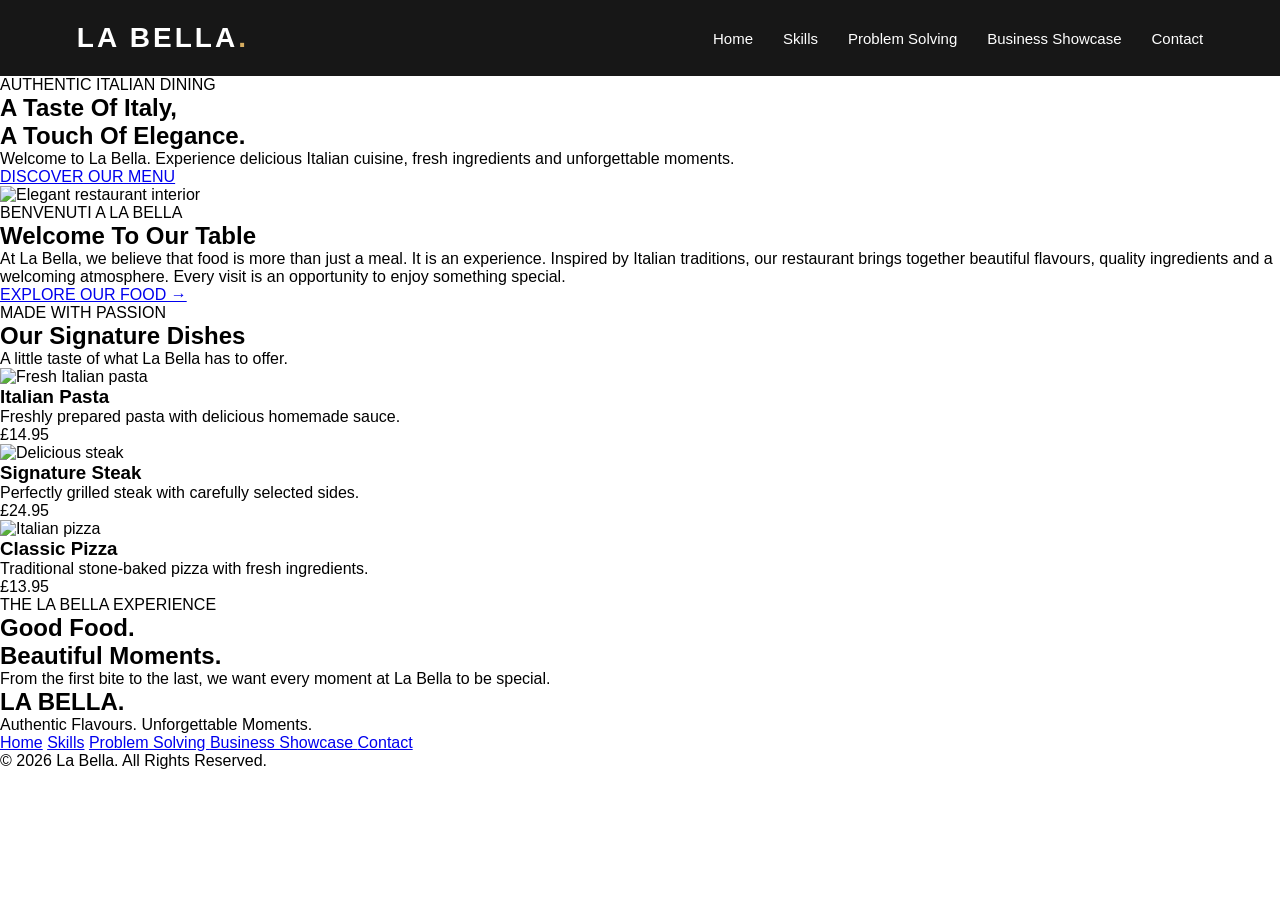
==== index.html @ e70acddf "Add initial HTML and CSS for restaurant website Initial commit of the La Bella Italian Restaurant we" ====
<!DOCTYPE html>
<html lang="en">

<head>
    <meta charset="UTF-8">
    <meta name="viewport" content="width=device-width, initial-scale=1.0">

    <title>La Bella | Italian Restaurant</title>

    <link rel="stylesheet" href="style.css">
</head>

<header class="header">

    <div class="logo">
        LA BELLA<span>.</span>
    </div>

    <nav class="navbar">

        <a href="Home.html">Home</a>

        <a href="Skill.html">Skills</a>

        <a href="Problem-Solving%20Page.html">
            Problem Solving
        </a>

        <a href="Business%20Showcase%20Page.html">
            Business Showcase
        </a>

        <a href="Contact.html">Contact</a>

    </nav>

</header>
<style>
    /* NAVIGATION BAR */

* {
    margin: 0;
    padding: 0;
    box-sizing: border-box;
}

body {
    font-family: Arial, sans-serif;
}

/* HEADER */

.header {
    width: 100%;
    background-color: #171717;
    padding: 22px 6%;

    display: flex;
    justify-content: space-between;
    align-items: center;
}

/* LOGO */

.logo {
    color: white;
    font-size: 28px;
    font-weight: bold;
    letter-spacing: 3px;
}

.logo span {
    color: #d6ad60;
}

/* NAVIGATION LINKS */

.navbar {
    display: flex;
    align-items: center;
    gap: 30px;
}

.navbar a {
    color: white;
    text-decoration: none;
    font-size: 15px;
    font-weight: 500;

    transition: 0.3s;
}

.navbar a:hover {
    color: #d6ad60;
}

/* MOBILE RESPONSIVE */

@media (max-width: 850px) {

    .header {
        flex-direction: column;
        gap: 20px;
    }

    .navbar {
        flex-wrap: wrap;
        justify-content: center;
        gap: 15px;
    }

    .navbar a {
        font-size: 13px;
    }

}
</style>
 <!-- HERO SECTION -->

    <section class="hero">

        <div class="hero-content">

            <p class="gold-text">
                AUTHENTIC ITALIAN DINING
            </p>

            <h1>
                A Taste Of Italy,<br>
                A Touch Of <span>Elegance.</span>
            </h1>

            <p class="hero-description">
                Welcome to La Bella. Experience delicious
                Italian cuisine, fresh ingredients and
                unforgettable moments.
            </p>

            <a href="#menu" class="gold-button">
                DISCOVER OUR MENU
            </a>

        </div>

    </section>


    <!-- INTRODUCTION -->

    <section class="welcome">

        <div class="welcome-image">
            <img
            src="https://images.unsplash.com/photo-1517248135467-4c7edcad34c4?auto=format&fit=crop&w=1000&q=85"
            alt="Elegant restaurant interior">
        </div>

        <div class="welcome-text">

            <p class="gold-text">BENVENUTI A LA BELLA</p>

            <h2>Welcome To Our Table</h2>

            <p>
                At La Bella, we believe that food is more
                than just a meal. It is an experience.

                Inspired by Italian traditions, our
                restaurant brings together beautiful
                flavours, quality ingredients and a
                welcoming atmosphere.

                Every visit is an opportunity to enjoy
                something special.
            </p>

            <a href="#menu" class="text-link">
                EXPLORE OUR FOOD →
            </a>

        </div>

    </section>


    <!-- MENU PREVIEW -->

    <section class="menu" id="menu">

        <p class="gold-text">MADE WITH PASSION</p>

        <h2>Our Signature Dishes</h2>

        <p class="menu-intro">
            A little taste of what La Bella has to offer.
        </p>

        <div class="menu-container">

            <div class="menu-card">

                <img
                src="https://images.unsplash.com/photo-1473093295043-cdd812d0e601?auto=format&fit=crop&w=800&q=85"
                alt="Fresh Italian pasta">

                <div class="menu-info">

                    <h3>Italian Pasta</h3>

                    <p>
                        Freshly prepared pasta with
                        delicious homemade sauce.
                    </p>

                    <span>£14.95</span>

                </div>

            </div>


            <div class="menu-card">

                <img
                src="https://images.unsplash.com/photo-1546833999-b9f581a1996d?auto=format&fit=crop&w=800&q=85"
                alt="Delicious steak">

                <div class="menu-info">

                    <h3>Signature Steak</h3>

                    <p>
                        Perfectly grilled steak with
                        carefully selected sides.
                    </p>

                    <span>£24.95</span>

                </div>

            </div>


            <div class="menu-card">

                <img
                src="https://images.unsplash.com/photo-1513104890138-7c749659a591?auto=format&fit=crop&w=800&q=85"
                alt="Italian pizza">

                <div class="menu-info">

                    <h3>Classic Pizza</h3>

                    <p>
                        Traditional stone-baked pizza
                        with fresh ingredients.
                    </p>

                    <span>£13.95</span>

                </div>

            </div>

        </div>

    </section>


    <!-- EXPERIENCE SECTION -->

    <section class="experience">

        <div class="experience-content">

            <p class="gold-text">THE LA BELLA EXPERIENCE</p>

            <h2>Good Food.<br>Beautiful Moments.</h2>

            <p>
                From the first bite to the last,
                we want every moment at La Bella
                to be special.
            </p>

        </div>

    </section>


    <!-- FOOTER -->

    <footer>

        <h2>LA BELLA<span>.</span></h2>

        <p>Authentic Flavours. Unforgettable Moments.</p>

        <div class="footer-links">

            <a href="Home.html">Home</a>

            <a href="Skills.html">Skills</a>

            <a href="Problem-Solving%20Page.html">
                Problem Solving
            </a>

            <a href="Business%20Showcase%20Page.html">
                Business Showcase
            </a>

            <a href="Contact.html">Contact</a>

        </div>

        <p class="copyright">
            © 2026 La Bella. All Rights Reserved.
        </p>

    </footer>

</body>
</html>
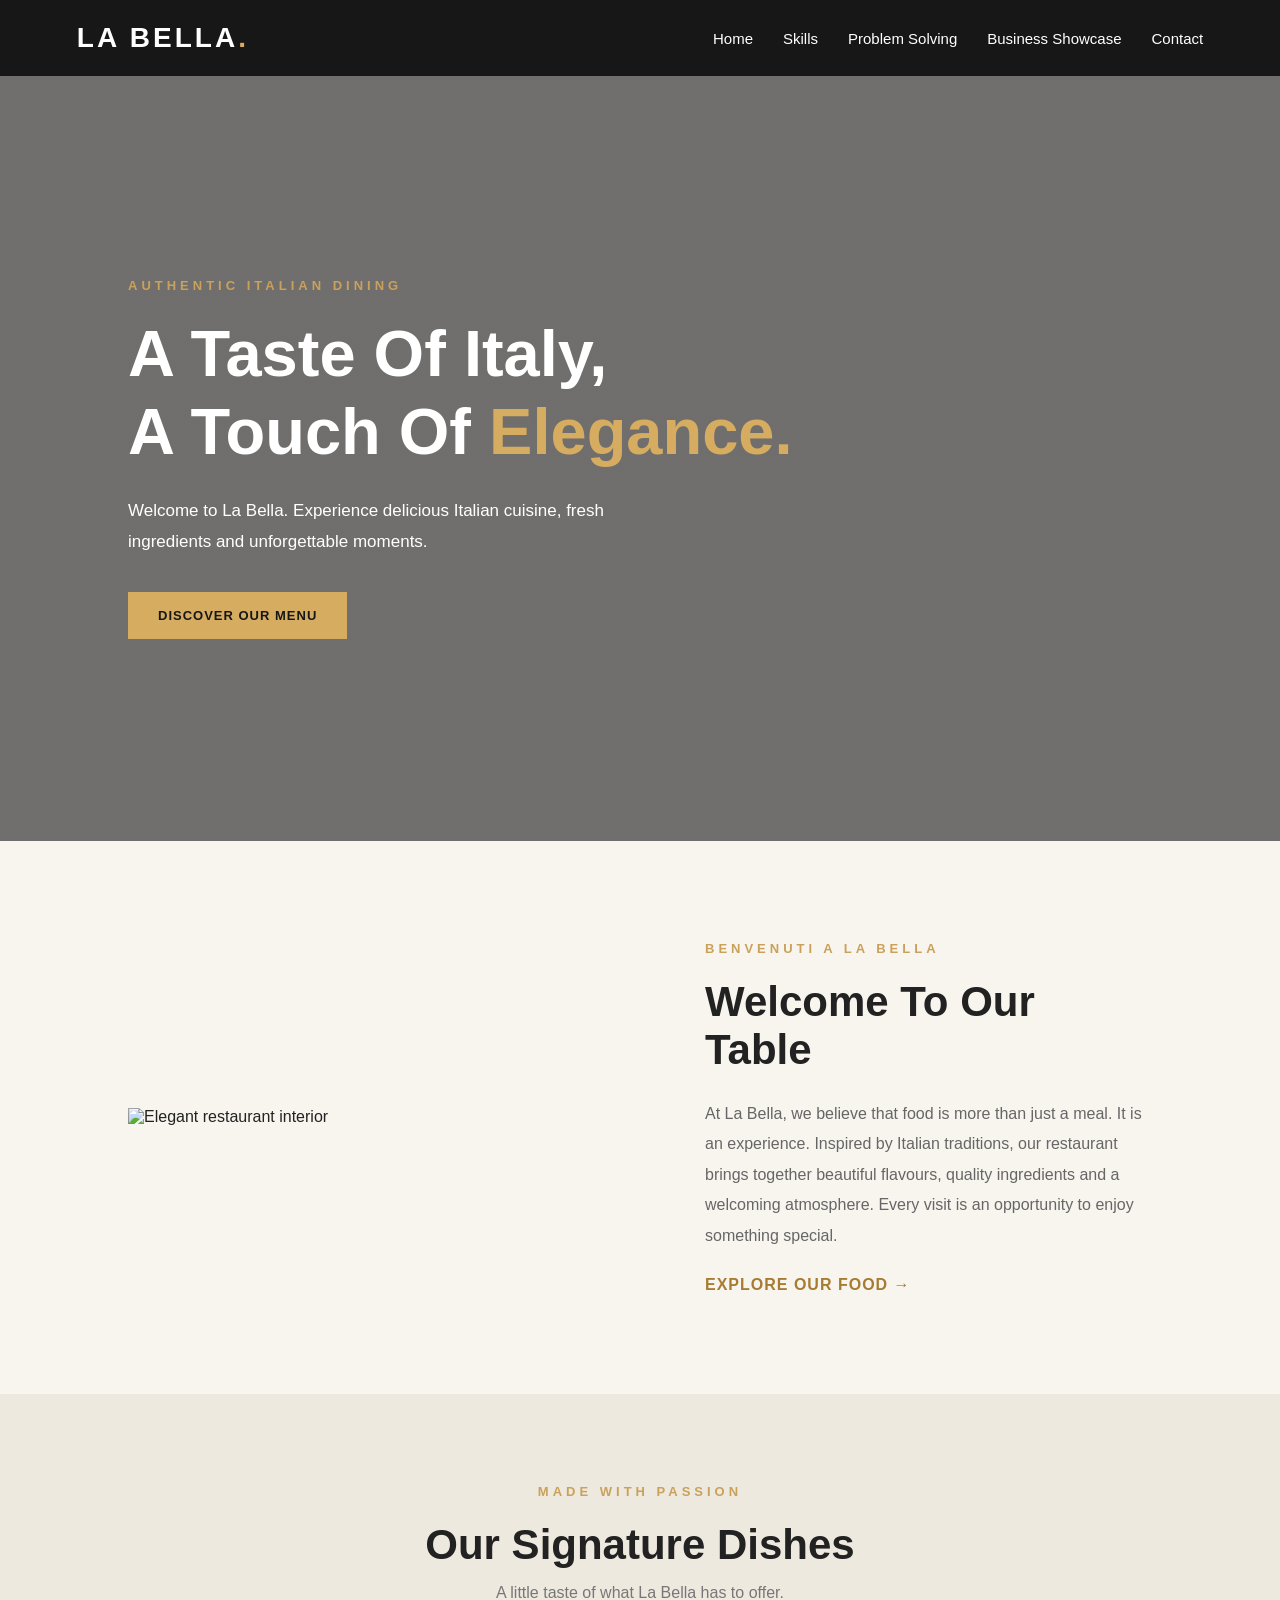
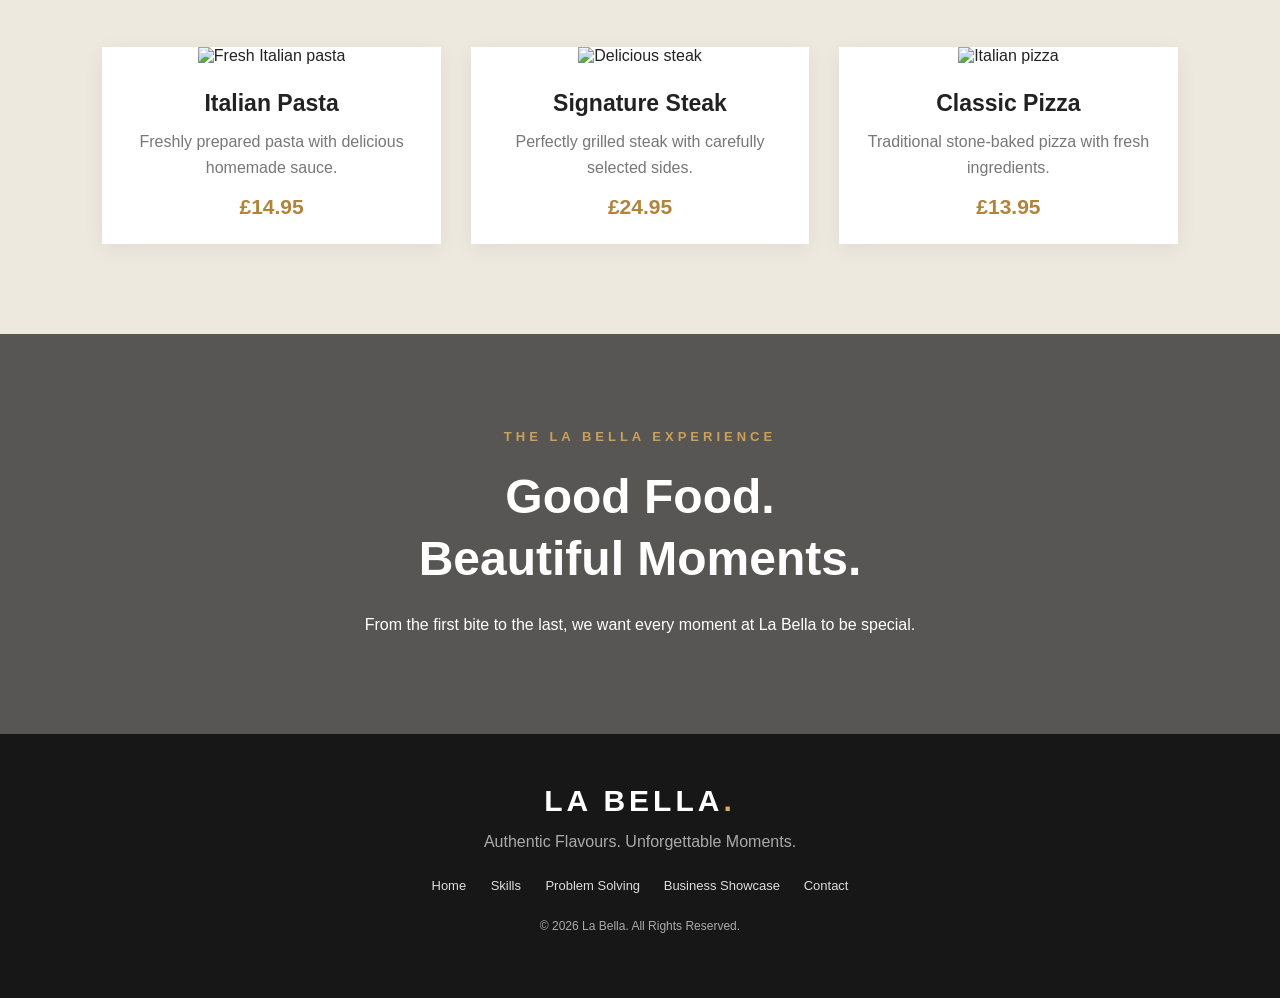
==== commit 9107d8a1: "Update index.html" ====
--- a/index.html
+++ b/index.html
@@ -7,7 +7,7 @@
 
     <title>La Bella | Italian Restaurant</title>
 
-    <link rel="stylesheet" href="style.css">
+    <link rel="stylesheet" href="Style.css">
 </head>
 
 <header class="header">
--- a/Style.css
+++ b/Style.css
@@ -0,0 +1,1375 @@
+/* ============================= */
+/* PROBLEM SOLVING PAGE */
+/* ============================= */
+
+.problem-hero {
+    min-height: 75vh;
+    background:
+        linear-gradient(rgba(0,0,0,0.65), rgba(0,0,0,0.75)),
+        url("https://images.unsplash.com/photo-1556911220-bff31c812dba?auto=format&fit=crop&w=1600&q=85");
+    background-size: cover;
+    background-position: center;
+    display: flex;
+    align-items: center;
+    padding: 80px 10%;
+}
+
+.problem-hero-content {
+    max-width: 700px;
+}
+
+.gold-text {
+    color: #c9a45c;
+    letter-spacing: 3px;
+    font-size: 13px;
+    font-weight: bold;
+    margin-bottom: 20px;
+}
+
+.problem-hero h1 {
+    color: #f5f0e6;
+    font-size: 58px;
+    line-height: 1.2;
+    margin-bottom: 25px;
+}
+
+.problem-hero h1 span {
+    color: #c9a45c;
+}
+
+.problem-hero-content > p:not(.gold-text) {
+    color: #ddd5c7;
+    font-size: 17px;
+    line-height: 1.8;
+    margin-bottom: 30px;
+    max-width: 600px;
+}
+
+.gold-button {
+    display: inline-block;
+    background: #c9a45c;
+    color: #111;
+    padding: 14px 28px;
+    text-decoration: none;
+    font-weight: bold;
+    transition: 0.3s;
+}
+
+.gold-button:hover {
+    background: #f0d18d;
+}
+
+/* Introduction */
+
+.problem-intro {
+    background: #f5f0e6;
+    text-align: center;
+    padding: 90px 12%;
+}
+
+.problem-intro h2 {
+    color: #171717;
+    font-size: 38px;
+    margin-bottom: 25px;
+}
+
+.problem-intro > p:last-child {
+    color: #555;
+    line-height: 1.9;
+    font-size: 16px;
+    max-width: 850px;
+    margin: auto;
+}
+
+/* Problem and Solution Cards */
+
+.solutions-section {
+    background: #111;
+    padding: 90px 8%;
+    text-align: center;
+}
+
+.solutions-section h2 {
+    color: #f5f0e6;
+    font-size: 40px;
+    margin-bottom: 50px;
+}
+
+.solutions-grid {
+    display: grid;
+    grid-template-columns: repeat(2, 1fr);
+    gap: 25px;
+    max-width: 1100px;
+    margin: auto;
+}
+
+.solution-card {
+    background: #1c1c1c;
+    border: 1px solid #6f5831;
+    padding: 35px;
+    text-align: left;
+    transition: 0.3s;
+}
+
+.solution-card:hover {
+    transform: translateY(-7px);
+    border-color: #c9a45c;
+}
+
+.solution-number {
+    color: #c9a45c;
+    font-size: 35px;
+    font-weight: bold;
+    margin-bottom: 15px;
+}
+
+.solution-card h3 {
+    color: #f5f0e6;
+    font-size: 23px;
+    margin-bottom: 20px;
+}
+
+.solution-card p {
+    color: #c7c0b5;
+    line-height: 1.8;
+    margin-bottom: 15px;
+}
+
+.solution-card strong {
+    color: #c9a45c;
+}
+
+/* Problem Solving Process */
+
+.problem-process {
+    display: grid;
+    grid-template-columns: 1fr 1fr;
+    background: #f5f0e6;
+    min-height: 600px;
+}
+
+.process-image {
+    background:
+        url("https://images.unsplash.com/photo-1556910103-1c02745aae4d?auto=format&fit=crop&w=1200&q=85");
+    background-size: cover;
+    background-position: center;
+    min-height: 500px;
+}
+
+.process-content {
+    padding: 70px 10%;
+}
+
+.process-content h2 {
+    font-size: 36px;
+    color: #171717;
+    margin-bottom: 35px;
+}
+
+.process-step {
+    display: flex;
+    gap: 20px;
+    margin-bottom: 28px;
+}
+
+.process-step span {
+    color: #b18a43;
+    font-size: 25px;
+    font-weight: bold;
+}
+
+.process-step h3 {
+    color: #171717;
+    margin-bottom: 8px;
+    font-size: 19px;
+}
+
+.process-step p {
+    color: #666;
+    line-height: 1.7;
+}
+
+/* Final Message */
+
+.problem-ending {
+    background: #1a1a1a;
+    text-align: center;
+    padding: 90px 12%;
+}
+
+.problem-ending h2 {
+    color: #f5f0e6;
+    font-size: 38px;
+    margin-bottom: 20px;
+}
+
+.problem-ending > p:last-child {
+    color: #c7c0b5;
+    line-height: 1.8;
+    max-width: 750px;
+    margin: auto;
+}
+
+/* Responsive Design */
+
+@media (max-width: 768px) {
+    .problem-hero {
+        padding: 70px 7%;
+    }
+
+    .problem-hero h1 {
+        font-size: 38px;
+    }
+
+    .problem-intro h2,
+    .solutions-section h2,
+    .problem-ending h2 {
+        font-size: 30px;
+    }
+
+    .solutions-grid {
+        grid-template-columns: 1fr;
+    }
+
+    .problem-process {
+        grid-template-columns: 1fr;
+    }
+
+    .process-image {
+        min-height: 300px;
+    }
+
+    .process-content {
+        padding: 50px 8%;
+    }
+}
+
+
+/* ============================= */
+/* Home Page */
+/* ============================= */
+
+* {
+    margin: 0;
+    padding: 0;
+    box-sizing: border-box;
+    scroll-behavior: smooth;
+}
+
+body {
+    font-family: Georgia, serif;
+    background: #f8f5ef;
+    color: #222;
+}
+
+/* NAVIGATION BAR */
+
+.header {
+    width: 100%;
+    background: #171717;
+    padding: 22px 6%;
+    display: flex;
+    justify-content: space-between;
+    align-items: center;
+    position: sticky;
+    top: 0;
+    z-index: 1000;
+}
+
+.logo {
+    color: white;
+    font-size: 28px;
+    font-weight: bold;
+    letter-spacing: 3px;
+}
+
+.logo span,
+footer span {
+    color: #d6ad60;
+}
+
+.navbar {
+    display: flex;
+    align-items: center;
+    gap: 30px;
+}
+
+.navbar a {
+    color: white;
+    text-decoration: none;
+    font-family: Arial, sans-serif;
+    font-size: 14px;
+    transition: 0.3s;
+}
+
+.navbar a:hover {
+    color: #d6ad60;
+}
+
+/* HERO */
+
+.hero {
+    min-height: 85vh;
+
+    display: flex;
+    align-items: center;
+
+    padding: 80px 10%;
+
+    background:
+    linear-gradient(rgba(0,0,0,.55),
+    rgba(0,0,0,.55)),
+
+    url("https://images.unsplash.com/photo-1414235077428-338989a2e8c0?auto=format&fit=crop&w=2000&q=85");
+
+    background-size: cover;
+    background-position: center;
+}
+
+.hero-content {
+    max-width: 750px;
+    color: white;
+}
+
+.gold-text {
+    color: #c9a15b;
+    letter-spacing: 4px;
+    font-size: 13px;
+    font-weight: bold;
+    margin-bottom: 22px;
+}
+
+.hero h1 {
+    font-size: 65px;
+    line-height: 1.2;
+    margin-bottom: 25px;
+}
+
+.hero h1 span {
+    color: #d6ad60;
+}
+
+.hero-description {
+    font-family: Arial, sans-serif;
+    font-size: 17px;
+    line-height: 1.8;
+    max-width: 550px;
+    margin-bottom: 35px;
+}
+
+.gold-button {
+    display: inline-block;
+    padding: 16px 30px;
+    background: #d6ad60;
+    color: #171717;
+    text-decoration: none;
+    font-family: Arial, sans-serif;
+    font-size: 13px;
+    font-weight: bold;
+    letter-spacing: 1px;
+    transition: .3s;
+}
+
+.gold-button:hover {
+    background: white;
+    transform: translateY(-3px);
+}
+
+/* WELCOME SECTION */
+
+.welcome {
+    padding: 100px 10%;
+    display: flex;
+    align-items: center;
+    gap: 65px;
+}
+
+.welcome-image {
+    width: 50%;
+}
+
+.welcome-image img {
+    width: 100%;
+    height: 420px;
+    object-fit: cover;
+}
+
+.welcome-text {
+    flex: 1;
+}
+
+.welcome-text h2 {
+    font-size: 42px;
+    margin-bottom: 25px;
+}
+
+.welcome-text p:not(.gold-text) {
+    color: #666;
+    line-height: 1.9;
+    font-size: 16px;
+    margin-bottom: 25px;
+}
+
+.text-link {
+    color: #a77b32;
+    text-decoration: none;
+    font-weight: bold;
+    letter-spacing: 1px;
+}
+
+/* MENU */
+
+.menu {
+    background: #eee9df;
+    padding: 90px 8%;
+    text-align: center;
+}
+
+.menu h2 {
+    font-size: 42px;
+    margin-bottom: 15px;
+}
+
+.menu-intro {
+    color: #777;
+    margin-bottom: 45px;
+    font-family: Arial, sans-serif;
+}
+
+.menu-container {
+    display: grid;
+    grid-template-columns: repeat(3, 1fr);
+    gap: 30px;
+}
+
+.menu-card {
+    background: white;
+    overflow: hidden;
+    transition: .3s;
+    box-shadow: 0 5px 20px rgba(0,0,0,.06);
+}
+
+.menu-card:hover {
+    transform: translateY(-8px);
+}
+
+.menu-card img {
+    width: 100%;
+    height: 250px;
+    object-fit: cover;
+}
+
+.menu-info {
+    padding: 25px;
+}
+
+.menu-info h3 {
+    font-size: 23px;
+    margin-bottom: 12px;
+}
+
+.menu-info p {
+    font-family: Arial, sans-serif;
+    color: #777;
+    line-height: 1.6;
+    margin-bottom: 15px;
+}
+
+.menu-info span {
+    color: #b1843b;
+    font-size: 21px;
+    font-weight: bold;
+}
+
+/* EXPERIENCE */
+
+.experience {
+    min-height: 400px;
+    display: flex;
+    align-items: center;
+    justify-content: center;
+    text-align: center;
+    padding: 70px 20px;
+
+    background:
+    linear-gradient(rgba(0,0,0,.65),
+    rgba(0,0,0,.65)),
+
+    url("https://images.unsplash.com/photo-1515003197210-e0cd7184f8b5?auto=format&fit=crop&w=1800&q=85");
+
+    background-position: center;
+    background-size: cover;
+}
+
+.experience-content {
+    color: white;
+}
+
+.experience h2 {
+    font-size: 48px;
+    line-height: 1.3;
+    margin-bottom: 20px;
+}
+
+.experience p:last-child {
+    font-family: Arial, sans-serif;
+    line-height: 1.8;
+}
+
+/* FOOTER */
+
+footer {
+    background: #171717;
+    color: white;
+    text-align: center;
+    padding: 50px 20px;
+}
+
+footer h2 {
+    font-size: 30px;
+    letter-spacing: 4px;
+    margin-bottom: 15px;
+}
+
+footer p {
+    color: #aaa;
+    font-family: Arial, sans-serif;
+    margin-bottom: 15px;
+}
+
+.footer-links {
+    margin: 25px 0;
+}
+
+.footer-links a {
+    color: #ddd;
+    text-decoration: none;
+    margin: 10px;
+    font-family: Arial, sans-serif;
+    font-size: 13px;
+}
+
+.footer-links a:hover {
+    color: #d6ad60;
+}
+
+.copyright {
+    font-size: 12px;
+}
+
+/* RESPONSIVE */
+
+@media (max-width: 950px) {
+
+    .header {
+        flex-direction: column;
+        gap: 20px;
+    }
+
+    .navbar {
+        flex-wrap: wrap;
+        justify-content: center;
+        gap: 15px;
+    }
+
+    .welcome {
+        flex-direction: column;
+    }
+
+    .welcome-image {
+        width: 100%;
+    }
+
+    .menu-container {
+        grid-template-columns: 1fr;
+    }
+
+    .hero h1 {
+        font-size: 48px;
+    }
+}
+
+@media (max-width: 500px) {
+
+    .navbar {
+        gap: 12px;
+    }
+
+    .navbar a {
+        font-size: 12px;
+    }
+
+    .hero h1 {
+        font-size: 38px;
+    }
+
+    .welcome-text h2,
+    .menu h2 {
+        font-size: 32px;
+    }
+
+    .experience h2 {
+        font-size: 35px;
+    }
+}
+
+/* ============================= */
+/* Skills PAGE */
+/* ============================= */
+
+.skills-hero {
+    min-height: 65vh;
+    display: flex;
+    align-items: center;
+    padding: 80px 10%;
+
+    background:
+    linear-gradient(rgba(0,0,0,.6), rgba(0,0,0,.6)),
+    url("https://images.unsplash.com/photo-1556911220-e15b29be8c8f?auto=format&fit=crop&w=2000&q=85");
+
+    background-size: cover;
+    background-position: center;
+}
+
+.skills-hero-content {
+    color: white;
+    max-width: 650px;
+}
+
+.skills-hero h1 {
+    font-size: 65px;
+    line-height: 1.2;
+    margin-bottom: 20px;
+}
+
+.skills-hero h1 span {
+    color: #d6ad60;
+}
+
+.skills-hero-content > p:last-child {
+    font-family: Arial, sans-serif;
+    font-size: 17px;
+    line-height: 1.8;
+}
+
+/* SKILLS INTRODUCTION */
+
+.skills-intro {
+    text-align: center;
+    padding: 90px 15%;
+}
+
+.skills-intro h2 {
+    font-size: 40px;
+    margin-bottom: 20px;
+}
+
+.skills-intro p:last-child {
+    color: #666;
+    font-family: Arial, sans-serif;
+    line-height: 1.9;
+    font-size: 16px;
+}
+
+/* SKILLS GRID */
+
+.skills-section {
+    background: #eee9df;
+    padding: 90px 8%;
+    text-align: center;
+}
+
+.skills-section h2 {
+    font-size: 40px;
+    margin-bottom: 45px;
+}
+
+.skills-grid {
+    display: grid;
+    grid-template-columns: repeat(3, 1fr);
+    gap: 25px;
+}
+
+.skill-card {
+    background: #fff;
+    padding: 40px 25px;
+    min-height: 260px;
+    box-shadow: 0 5px 20px rgba(0,0,0,.05);
+    transition: .3s;
+    border-bottom: 3px solid transparent;
+}
+
+.skill-card:hover {
+    transform: translateY(-8px);
+    border-bottom: 3px solid #d6ad60;
+}
+
+.skill-icon {
+    font-size: 38px;
+    margin-bottom: 20px;
+}
+
+.skill-card h3 {
+    font-size: 21px;
+    margin-bottom: 15px;
+}
+
+.skill-card p {
+    color: #777;
+    font-family: Arial, sans-serif;
+    line-height: 1.7;
+    font-size: 14px;
+}
+
+/* SKILLS VALUES */
+
+.skills-values {
+    display: flex;
+    align-items: center;
+    gap: 60px;
+    padding: 100px 10%;
+}
+
+.values-content {
+    flex: 1;
+}
+
+.values-content h2 {
+    font-size: 40px;
+    line-height: 1.3;
+    margin-bottom: 20px;
+}
+
+.values-content p:last-child {
+    color: #666;
+    font-family: Arial, sans-serif;
+    line-height: 1.9;
+}
+
+.values-image {
+    flex: 1;
+}
+
+.values-image img {
+    width: 100%;
+    height: 400px;
+    object-fit: cover;
+}
+
+/* SKILLS MOBILE DESIGN */
+
+@media (max-width: 900px) {
+
+    .skills-grid {
+        grid-template-columns: repeat(2, 1fr);
+    }
+
+    .skills-values {
+        flex-direction: column;
+    }
+
+    .values-image {
+        width: 100%;
+    }
+
+    .skills-hero h1 {
+        font-size: 48px;
+    }
+}
+
+@media (max-width: 550px) {
+
+    .skills-grid {
+        grid-template-columns: 1fr;
+    }
+
+    .skills-intro {
+        padding: 65px 8%;
+    }
+
+    .skills-hero h1 {
+        font-size: 40px;
+    }
+
+    .skills-section h2,
+    .skills-intro h2 {
+        font-size: 30px;
+    }
+}
+/* FOOTER */
+
+footer {
+    background: #171717;
+    color: white;
+    text-align: center;
+    padding: 50px 20px;
+}
+
+footer h2 {
+    font-size: 30px;
+    letter-spacing: 4px;
+    margin-bottom: 15px;
+}
+
+footer p {
+    color: #aaa;
+    font-family: Arial, sans-serif;
+    margin-bottom: 15px;
+}
+
+.footer-links {
+    margin: 25px 0;
+}
+
+.footer-links a {
+    color: #ddd;
+    text-decoration: none;
+    margin: 10px;
+    font-family: Arial, sans-serif;
+    font-size: 13px;
+}
+
+.footer-links a:hover {
+    color: #d6ad60;
+}
+
+.copyright {
+    font-size: 12px;
+}
+/* RESPONSIVE */
+
+@media (max-width: 950px) {
+
+    .header {
+        flex-direction: column;
+        gap: 20px;
+    }
+
+    .navbar {
+        flex-wrap: wrap;
+        justify-content: center;
+        gap: 15px;
+    }
+
+    .welcome {
+        flex-direction: column;
+    }
+
+    .welcome-image {
+        width: 100%;
+    }
+
+    .menu-container {
+        grid-template-columns: 1fr;
+    }
+
+    .hero h1 {
+        font-size: 48px;
+    }
+}
+
+@media (max-width: 500px) {
+
+    .navbar {
+        gap: 12px;
+    }
+
+    .navbar a {
+        font-size: 12px;
+    }
+
+    .hero h1 {
+        font-size: 38px;
+    }
+
+    .welcome-text h2,
+    .menu h2 {
+        font-size: 32px;
+    }
+
+    .experience h2 {
+        font-size: 35px;
+    }
+}
+
+/* ============================= */
+/* BUSINESS SHOWCASE PAGE */
+/* ============================= */
+
+.showcase-hero {
+    min-height: 75vh;
+    background:
+        linear-gradient(rgba(0,0,0,0.55), rgba(0,0,0,0.75)),
+        url("https://images.unsplash.com/photo-1414235077428-338989a2e8c0?auto=format&fit=crop&w=1600&q=85");
+    background-size: cover;
+    background-position: center;
+    display: flex;
+    align-items: center;
+    padding: 80px 10%;
+}
+
+.showcase-hero-content {
+    max-width: 700px;
+}
+
+.showcase-hero h1 {
+    color: #f5f0e6;
+    font-size: 58px;
+    line-height: 1.2;
+    margin-bottom: 25px;
+}
+
+.showcase-hero h1 span {
+    color: #c9a45c;
+}
+
+.showcase-hero-content > p:not(.gold-text) {
+    color: #ddd5c7;
+    font-size: 17px;
+    line-height: 1.8;
+    margin-bottom: 30px;
+}
+
+/* About the Business */
+
+.business-about {
+    display: grid;
+    grid-template-columns: 1fr 1fr;
+    background: #f5f0e6;
+    min-height: 550px;
+}
+
+.business-about-image {
+    background:
+        url("https://images.unsplash.com/photo-1517248135467-4c7edcad34c4?auto=format&fit=crop&w=1200&q=85");
+    background-size: cover;
+    background-position: center;
+    min-height: 450px;
+}
+
+.business-about-content {
+    padding: 80px 10%;
+    display: flex;
+    flex-direction: column;
+    justify-content: center;
+}
+
+.business-about-content h2 {
+    color: #171717;
+    font-size: 40px;
+    margin-bottom: 25px;
+}
+
+.business-about-content p:not(.gold-text) {
+    color: #555;
+    line-height: 1.9;
+    margin-bottom: 18px;
+}
+
+/* What We Offer */
+
+.business-offers {
+    background: #111;
+    padding: 90px 8%;
+    text-align: center;
+}
+
+.business-offers h2 {
+    color: #f5f0e6;
+    font-size: 40px;
+    margin-bottom: 50px;
+}
+
+.offers-grid {
+    display: grid;
+    grid-template-columns: repeat(3, 1fr);
+    gap: 25px;
+    max-width: 1200px;
+    margin: auto;
+}
+
+.offer-card {
+    background: #1c1c1c;
+    border: 1px solid #574526;
+    text-align: left;
+    transition: 0.3s;
+    overflow: hidden;
+}
+
+.offer-card:hover {
+    transform: translateY(-7px);
+    border-color: #c9a45c;
+}
+
+.offer-card img {
+    width: 100%;
+    height: 240px;
+    object-fit: cover;
+    display: block;
+}
+
+.offer-content {
+    padding: 25px;
+}
+
+.offer-content h3 {
+    color: #c9a45c;
+    font-size: 22px;
+    margin-bottom: 15px;
+}
+
+.offer-content p {
+    color: #c7c0b5;
+    line-height: 1.8;
+}
+
+/* Why Choose La Bella */
+
+.why-labella {
+    display: grid;
+    grid-template-columns: 1fr 1fr;
+    background: #f5f0e6;
+}
+
+.why-content {
+    padding: 80px 10%;
+}
+
+.why-content h2 {
+    color: #171717;
+    font-size: 38px;
+    margin-bottom: 35px;
+}
+
+.why-item {
+    display: flex;
+    gap: 20px;
+    margin-bottom: 28px;
+}
+
+.why-item span {
+    color: #b18a43;
+    font-size: 25px;
+    font-weight: bold;
+}
+
+.why-item h3 {
+    color: #171717;
+    font-size: 19px;
+    margin-bottom: 8px;
+}
+
+.why-item p {
+    color: #666;
+    line-height: 1.7;
+}
+
+.why-image {
+    background:
+        url("https://images.unsplash.com/photo-1559339352-11d035aa65de?auto=format&fit=crop&w=1200&q=85");
+    background-size: cover;
+    background-position: center;
+    min-height: 550px;
+}
+
+/* Brand Statement */
+
+.business-statement {
+    background: #1a1a1a;
+    text-align: center;
+    padding: 90px 12%;
+}
+
+.business-statement h2 {
+    color: #f5f0e6;
+    font-size: 38px;
+    margin-bottom: 20px;
+}
+
+.business-statement > p:last-child {
+    color: #c7c0b5;
+    line-height: 1.8;
+    max-width: 750px;
+    margin: auto;
+}
+
+/* Responsive Design */
+
+@media (max-width: 768px) {
+
+    .showcase-hero {
+        padding: 70px 7%;
+    }
+
+    .showcase-hero h1 {
+        font-size: 38px;
+    }
+
+    .business-about,
+    .why-labella {
+        grid-template-columns: 1fr;
+    }
+
+    .business-about-image {
+        min-height: 300px;
+    }
+
+    .business-about-content,
+    .why-content {
+        padding: 55px 8%;
+    }
+
+    .offers-grid {
+        grid-template-columns: 1fr;
+    }
+
+    .why-image {
+        min-height: 300px;
+    }
+
+    .business-offers h2,
+    .business-statement h2 {
+        font-size: 30px;
+    }
+}
+
+/* ============================= */
+/* CONTACT PAGE */
+/* ============================= */
+
+.contact-hero {
+    min-height: 55vh;
+    background:
+        linear-gradient(rgba(0,0,0,0.6), rgba(0,0,0,0.75)),
+        url("https://images.unsplash.com/photo-1414235077428-338989a2e8c0?auto=format&fit=crop&w=1600&q=85");
+    background-size: cover;
+    background-position: center;
+    display: flex;
+    align-items: center;
+    justify-content: center;
+    text-align: center;
+    padding: 70px 10%;
+}
+
+.contact-hero-content {
+    max-width: 750px;
+}
+
+.contact-hero h1 {
+    color: #f5f0e6;
+    font-size: 58px;
+    margin-bottom: 20px;
+}
+
+.contact-hero h1 span {
+    color: #c9a45c;
+}
+
+.contact-hero-content > p:not(.gold-text) {
+    color: #ddd5c7;
+    font-size: 17px;
+    line-height: 1.8;
+}
+
+/* Contact Section */
+
+.contact-section {
+    background: #f5f0e6;
+    padding: 90px 8%;
+}
+
+.contact-heading {
+    text-align: center;
+    max-width: 750px;
+    margin: 0 auto 55px;
+}
+
+.contact-heading h2 {
+    color: #171717;
+    font-size: 38px;
+    margin-bottom: 18px;
+}
+
+.contact-heading > p:last-child {
+    color: #666;
+    line-height: 1.8;
+}
+
+/* Contact Layout */
+
+.contact-container {
+    display: grid;
+    grid-template-columns: 1fr 1.2fr;
+    gap: 40px;
+    max-width: 1200px;
+    margin: auto;
+}
+
+/* Contact Cards */
+
+.contact-details {
+    display: grid;
+    grid-template-columns: 1fr 1fr;
+    gap: 18px;
+}
+
+.contact-card {
+    background: #171717;
+    padding: 28px 20px;
+    text-align: center;
+    border: 1px solid #6f5831;
+    transition: 0.3s;
+}
+
+.contact-card:hover {
+    transform: translateY(-5px);
+    border-color: #c9a45c;
+}
+
+.contact-icon {
+    color: #c9a45c;
+    font-size: 32px;
+    margin-bottom: 15px;
+}
+
+.contact-card h3 {
+    color: #f5f0e6;
+    font-size: 19px;
+    margin-bottom: 12px;
+}
+
+.contact-card p {
+    color: #c7c0b5;
+    font-size: 14px;
+    line-height: 1.7;
+}
+
+.contact-card a {
+    color: #c9a45c;
+    text-decoration: none;
+    font-size: 14px;
+    overflow-wrap: anywhere;
+}
+
+.contact-card a:hover {
+    color: #f0d18d;
+}
+
+/* Contact Form */
+
+.contact-form-container {
+    background: #171717;
+    padding: 40px;
+    border: 1px solid #6f5831;
+}
+
+.contact-form-container h2 {
+    color: #f5f0e6;
+    font-size: 30px;
+    margin-bottom: 12px;
+}
+
+.contact-form-container > p {
+    color: #c7c0b5;
+    line-height: 1.7;
+    margin-bottom: 25px;
+}
+
+.contact-form {
+    display: flex;
+    flex-direction: column;
+}
+
+.contact-form label {
+    color: #c9a45c;
+    margin-bottom: 8px;
+    font-weight: bold;
+}
+
+.contact-form input,
+.contact-form textarea {
+    width: 100%;
+    padding: 14px;
+    margin-bottom: 20px;
+    background: #242424;
+    border: 1px solid #574526;
+    color: #f5f0e6;
+    font-family: inherit;
+    font-size: 15px;
+    outline: none;
+}
+
+.contact-form input:focus,
+.contact-form textarea:focus {
+    border-color: #c9a45c;
+}
+
+.contact-form textarea {
+    resize: vertical;
+}
+
+.contact-form input::placeholder,
+.contact-form textarea::placeholder {
+    color: #999;
+}
+
+.contact-button {
+    background: #c9a45c;
+    color: #111;
+    border: none;
+    padding: 15px 25px;
+    font-size: 15px;
+    font-weight: bold;
+    cursor: pointer;
+    transition: 0.3s;
+}
+
+.contact-button:hover {
+    background: #f0d18d;
+}
+
+/* Closing Message */
+
+.contact-ending {
+    background: #1a1a1a;
+    text-align: center;
+    padding: 85px 10%;
+}
+
+.contact-ending h2 {
+    color: #f5f0e6;
+    font-size: 36px;
+    margin-bottom: 20px;
+}
+
+.contact-ending > p:last-child {
+    color: #c7c0b5;
+    line-height: 1.8;
+}
+
+/* Responsive Design */
+
+@media (max-width: 900px) {
+    .contact-container {
+        grid-template-columns: 1fr;
+    }
+}
+
+@media (max-width: 600px) {
+    .contact-hero h1 {
+        font-size: 40px;
+    }
+
+    .contact-heading h2,
+    .contact-ending h2 {
+        font-size: 29px;
+    }
+
+    .contact-details {
+        grid-template-columns: 1fr;
+    }
+
+    .contact-form-container {
+        padding: 25px 20px;
+    }
+}
